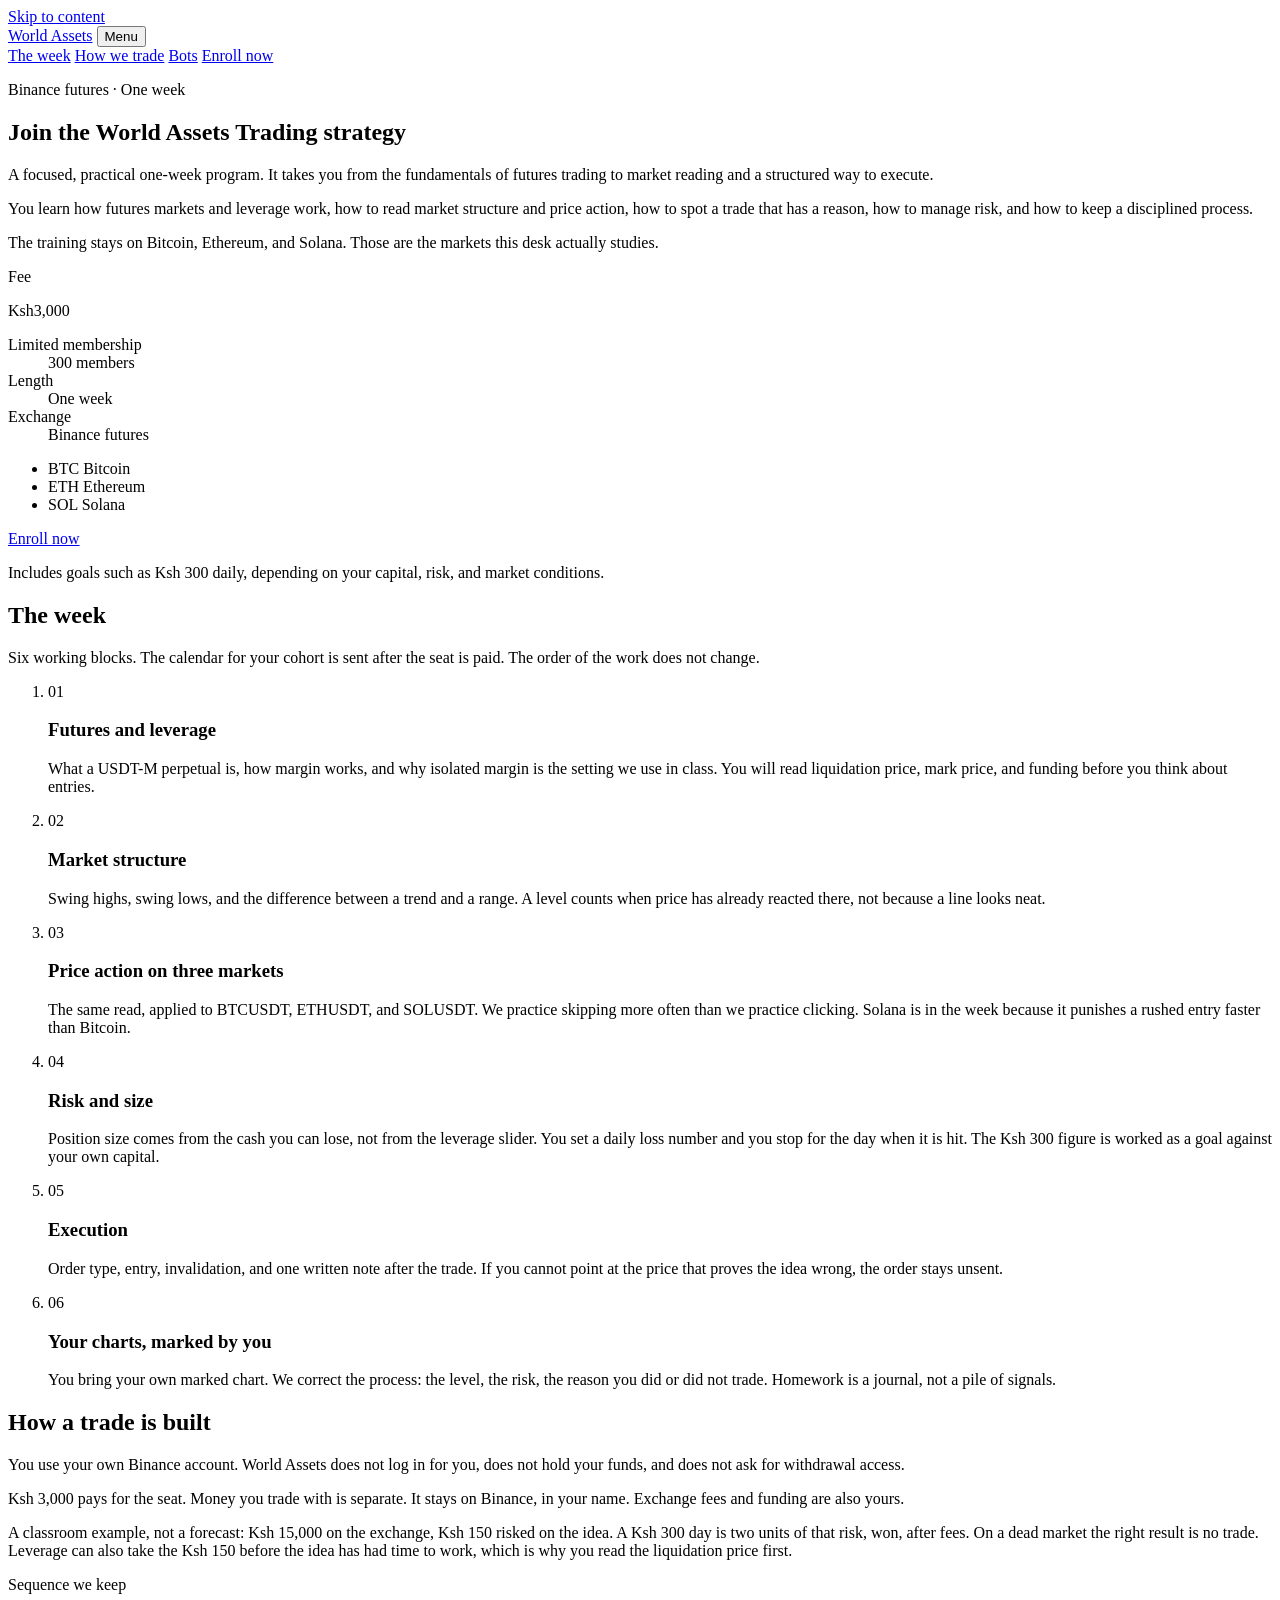
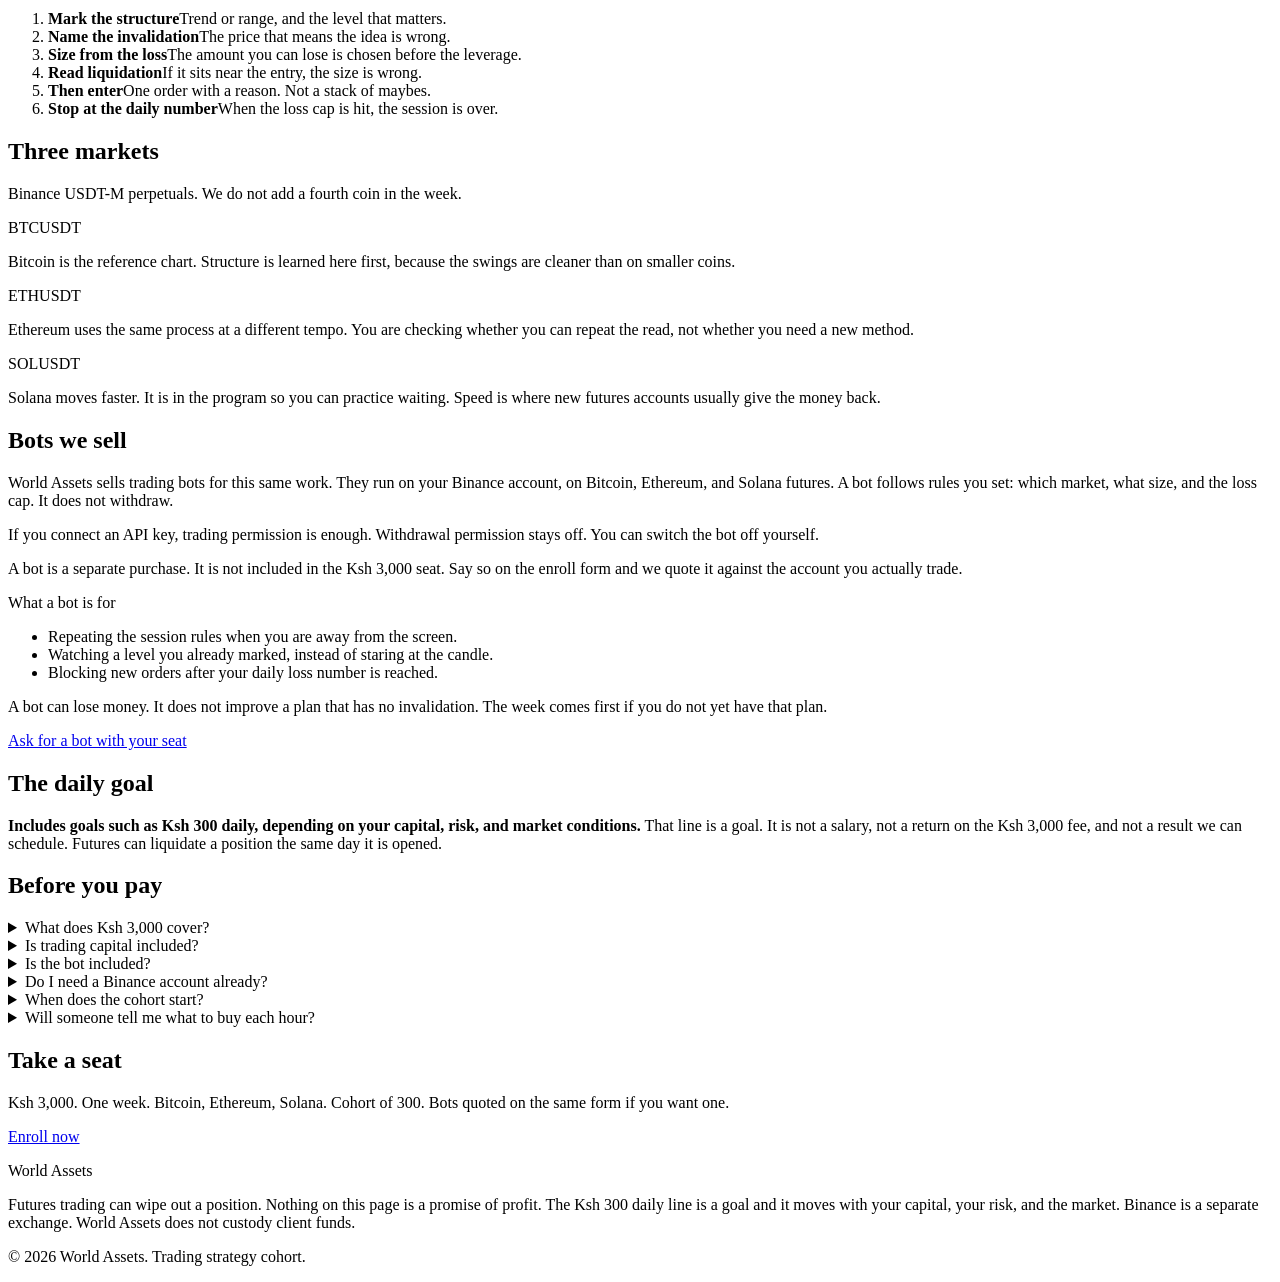
==== index.html @ 002a908e "Add files via upload" ====
<!DOCTYPE html>
<html lang="en">
<head>
  <meta charset="utf-8">
  <meta name="viewport" content="width=device-width, initial-scale=1">
  <title>World Assets Trading Strategy</title>
  <meta name="description" content="One-week Binance futures program from World Assets. Bitcoin, Ethereum, and Solana. Ksh 3,000. Cohort limited to 300 members.">
  <meta property="og:title" content="World Assets Trading Strategy">
  <meta property="og:description" content="A one-week Binance futures program. BTC, ETH, and SOL. Ksh 3,000. Cohort of 300.">
  <meta name="theme-color" content="#070a08">
  <link rel="preconnect" href="https://fonts.googleapis.com">
  <link rel="preconnect" href="https://fonts.gstatic.com" crossorigin>
  <link href="https://fonts.googleapis.com/css2?family=Barlow+Condensed:wght@500;600;700&family=IBM+Plex+Sans:wght@400;500;600&display=swap" rel="stylesheet">
  <link rel="stylesheet" href="css/site.css">
  <link rel="icon" href="data:image/svg+xml,%3Csvg xmlns='http://www.w3.org/2000/svg' viewBox='0 0 16 16'%3E%3Crect width='16' height='16' fill='%23070a08'/%3E%3Crect x='2' y='2' width='12' height='12' fill='none' stroke='%23c8ff3d' stroke-width='2'/%3E%3C/svg%3E">
</head>
<body>
  <a class="skip" href="#content">Skip to content</a>
  <header class="top">
    <div class="wrap">
      <a class="brand" href="index.html"><span class="mark" aria-hidden="true"></span> World Assets</a>
      <button class="nav-toggle" id="nav-toggle" type="button" aria-expanded="false" aria-controls="nav">Menu</button>
      <nav class="nav" id="nav" aria-label="Primary">
        <a href="#week">The week</a>
        <a href="#guide">How we trade</a>
        <a href="#bots">Bots</a>
        <a class="btn btn-small" href="enroll.html">Enroll now</a>
      </nav>
    </div>
  </header>

  <main id="content">
    <section class="hero" id="program">
      <div class="wrap hero-grid">
        <div>
          <p class="kicker">Binance futures · One week</p>
          <h1>
            <span class="h-small">Join the</span>
            <span class="h-brand">World Assets</span>
            <span class="h-brand">Trading strategy</span>
          </h1>
          <div class="lede">
            <p>A focused, practical one-week program. It takes you from the fundamentals of futures trading to market reading and a structured way to execute.</p>
            <p>You learn how futures markets and leverage work, how to read market structure and price action, how to spot a trade that has a reason, how to manage risk, and how to keep a disciplined process.</p>
            <p>The training stays on Bitcoin, Ethereum, and Solana. Those are the markets this desk actually studies.</p>
          </div>
        </div>

        <aside class="sheet" aria-label="Cohort details">
          <p class="spec-label">Fee</p>
          <p class="price"><span>Ksh</span>3,000</p>
          <dl class="spec">
            <div>
              <dt>Limited membership</dt>
              <dd>300 members</dd>
            </div>
            <div>
              <dt>Length</dt>
              <dd>One week</dd>
            </div>
            <div>
              <dt>Exchange</dt>
              <dd>Binance futures</dd>
            </div>
          </dl>
          <ul class="coins">
            <li><span class="coin">BTC</span> Bitcoin</li>
            <li><span class="coin">ETH</span> Ethereum</li>
            <li><span class="coin">SOL</span> Solana</li>
          </ul>
          <a class="btn btn-block" href="enroll.html">Enroll now</a>
          <p class="fine">Includes goals such as Ksh 300 daily, depending on your capital, risk, and market conditions.</p>
        </aside>
      </div>
    </section>

    <section class="section" id="week">
      <div class="wrap">
        <div class="section-head">
          <h2>The week</h2>
          <p class="lede">Six working blocks. The calendar for your cohort is sent after the seat is paid. The order of the work does not change.</p>
        </div>
        <ol class="days">
          <li>
            <div class="day-no">01</div>
            <div>
              <h3>Futures and leverage</h3>
              <p>What a USDT-M perpetual is, how margin works, and why isolated margin is the setting we use in class. You will read liquidation price, mark price, and funding before you think about entries.</p>
            </div>
          </li>
          <li>
            <div class="day-no">02</div>
            <div>
              <h3>Market structure</h3>
              <p>Swing highs, swing lows, and the difference between a trend and a range. A level counts when price has already reacted there, not because a line looks neat.</p>
            </div>
          </li>
          <li>
            <div class="day-no">03</div>
            <div>
              <h3>Price action on three markets</h3>
              <p>The same read, applied to BTCUSDT, ETHUSDT, and SOLUSDT. We practice skipping more often than we practice clicking. Solana is in the week because it punishes a rushed entry faster than Bitcoin.</p>
            </div>
          </li>
          <li>
            <div class="day-no">04</div>
            <div>
              <h3>Risk and size</h3>
              <p>Position size comes from the cash you can lose, not from the leverage slider. You set a daily loss number and you stop for the day when it is hit. The Ksh 300 figure is worked as a goal against your own capital.</p>
            </div>
          </li>
          <li>
            <div class="day-no">05</div>
            <div>
              <h3>Execution</h3>
              <p>Order type, entry, invalidation, and one written note after the trade. If you cannot point at the price that proves the idea wrong, the order stays unsent.</p>
            </div>
          </li>
          <li>
            <div class="day-no">06</div>
            <div>
              <h3>Your charts, marked by you</h3>
              <p>You bring your own marked chart. We correct the process: the level, the risk, the reason you did or did not trade. Homework is a journal, not a pile of signals.</p>
            </div>
          </li>
        </ol>
      </div>
    </section>

    <section class="section" id="guide">
      <div class="wrap split">
        <div>
          <div class="section-head">
            <h2>How a trade is built</h2>
          </div>
          <div class="prose">
            <p>You use your own Binance account. World Assets does not log in for you, does not hold your funds, and does not ask for withdrawal access.</p>
            <p>Ksh 3,000 pays for the seat. Money you trade with is separate. It stays on Binance, in your name. Exchange fees and funding are also yours.</p>
            <p>A classroom example, not a forecast: Ksh 15,000 on the exchange, Ksh 150 risked on the idea. A Ksh 300 day is two units of that risk, won, after fees. On a dead market the right result is no trade. Leverage can also take the Ksh 150 before the idea has had time to work, which is why you read the liquidation price first.</p>
          </div>
        </div>
        <aside class="sheet">
          <p class="spec-label">Sequence we keep</p>
          <ol class="rules">
            <li><strong>Mark the structure</strong><span>Trend or range, and the level that matters.</span></li>
            <li><strong>Name the invalidation</strong><span>The price that means the idea is wrong.</span></li>
            <li><strong>Size from the loss</strong><span>The amount you can lose is chosen before the leverage.</span></li>
            <li><strong>Read liquidation</strong><span>If it sits near the entry, the size is wrong.</span></li>
            <li><strong>Then enter</strong><span>One order with a reason. Not a stack of maybes.</span></li>
            <li><strong>Stop at the daily number</strong><span>When the loss cap is hit, the session is over.</span></li>
          </ol>
        </aside>
      </div>
    </section>

    <section class="section" id="markets">
      <div class="wrap">
        <div class="section-head">
          <h2>Three markets</h2>
          <p class="lede">Binance USDT-M perpetuals. We do not add a fourth coin in the week.</p>
        </div>
        <div class="markets">
          <article class="market">
            <div class="pair">BTCUSDT</div>
            <p>Bitcoin is the reference chart. Structure is learned here first, because the swings are cleaner than on smaller coins.</p>
          </article>
          <article class="market">
            <div class="pair">ETHUSDT</div>
            <p>Ethereum uses the same process at a different tempo. You are checking whether you can repeat the read, not whether you need a new method.</p>
          </article>
          <article class="market">
            <div class="pair">SOLUSDT</div>
            <p>Solana moves faster. It is in the program so you can practice waiting. Speed is where new futures accounts usually give the money back.</p>
          </article>
        </div>
      </div>
    </section>

    <section class="section" id="bots">
      <div class="wrap bots-layout">
        <div>
          <div class="section-head">
            <h2>Bots we sell</h2>
          </div>
          <div class="prose">
            <p>World Assets sells trading bots for this same work. They run on your Binance account, on Bitcoin, Ethereum, and Solana futures. A bot follows rules you set: which market, what size, and the loss cap. It does not withdraw.</p>
            <p>If you connect an API key, trading permission is enough. Withdrawal permission stays off. You can switch the bot off yourself.</p>
            <p>A bot is a separate purchase. It is not included in the Ksh 3,000 seat. Say so on the enroll form and we quote it against the account you actually trade.</p>
          </div>
        </div>
        <aside class="sheet">
          <p class="spec-label">What a bot is for</p>
          <ul class="tick">
            <li>Repeating the session rules when you are away from the screen.</li>
            <li>Watching a level you already marked, instead of staring at the candle.</li>
            <li>Blocking new orders after your daily loss number is reached.</li>
          </ul>
          <p class="fine">A bot can lose money. It does not improve a plan that has no invalidation. The week comes first if you do not yet have that plan.</p>
          <a class="btn btn-block stack-top" href="enroll.html">Ask for a bot with your seat</a>
        </aside>
      </div>
    </section>

    <section class="section" id="goal">
      <div class="wrap">
        <div class="section-head">
          <h2>The daily goal</h2>
        </div>
        <p class="note"><strong>Includes goals such as Ksh 300 daily, depending on your capital, risk, and market conditions.</strong> That line is a goal. It is not a salary, not a return on the Ksh 3,000 fee, and not a result we can schedule. Futures can liquidate a position the same day it is opened.</p>
      </div>
    </section>

    <section class="section faq" id="questions">
      <div class="wrap">
        <div class="section-head">
          <h2>Before you pay</h2>
        </div>
        <details>
          <summary>What does Ksh 3,000 cover?</summary>
          <p>The one-week seat: futures and leverage, structure, price action on Bitcoin, Ethereum, and Solana, risk, and execution. The cohort is capped at 300 members.</p>
        </details>
        <details>
          <summary>Is trading capital included?</summary>
          <p>No. The fee is tuition. The balance you trade stays on your own Binance account. You also pay Binance fees and funding.</p>
        </details>
        <details>
          <summary>Is the bot included?</summary>
          <p>No. Bots are sold separately. Tick the box on the enroll page if you want a price for one.</p>
        </details>
        <details>
          <summary>Do I need a Binance account already?</summary>
          <p>Yes. Your own login. We will not take the password, and we will not ask for an API key that can withdraw.</p>
        </details>
        <details>
          <summary>When does the cohort start?</summary>
          <p>Dates go out to paid seats. Paying the fee is how the seat is held. The work itself is the six blocks on this page.</p>
        </details>
        <details>
          <summary>Will someone tell me what to buy each hour?</summary>
          <p>No. You leave with a way to decide, and with a reason to stand aside. A message that only says “buy now” is not this program.</p>
        </details>
      </div>
    </section>

    <section class="section section-tight">
      <div class="wrap">
        <div class="sheet close">
          <div>
            <h2>Take a seat</h2>
            <p>Ksh 3,000. One week. Bitcoin, Ethereum, Solana. Cohort of 300. Bots quoted on the same form if you want one.</p>
          </div>
          <a class="btn" href="enroll.html">Enroll now</a>
        </div>
      </div>
    </section>
  </main>

  <footer class="foot">
    <div class="wrap">
      <p class="legal-title">World Assets</p>
      <p>Futures trading can wipe out a position. Nothing on this page is a promise of profit. The Ksh 300 daily line is a goal and it moves with your capital, your risk, and the market. Binance is a separate exchange. World Assets does not custody client funds.</p>
      <p>© <span id="year">2026</span> World Assets. Trading strategy cohort.</p>
    </div>
  </footer>
  <script src="js/site.js"></script>
</body>
</html>
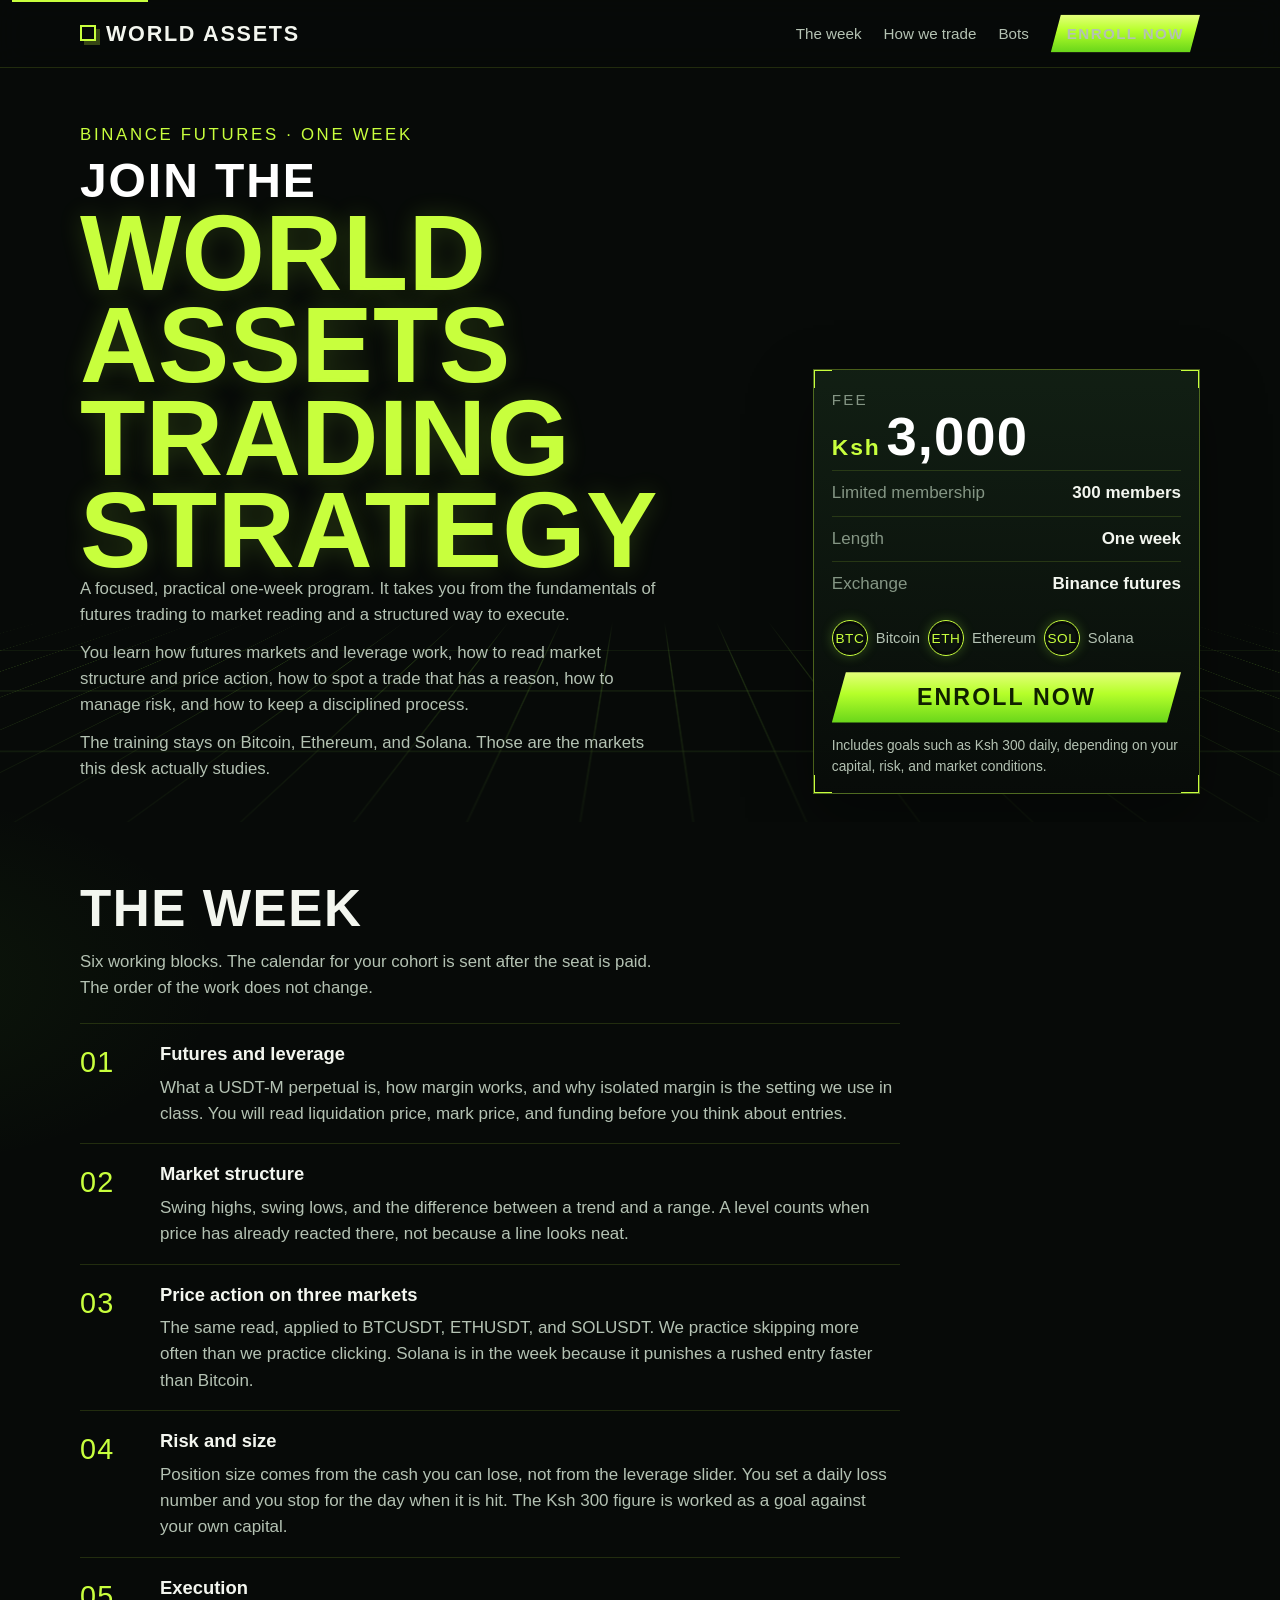
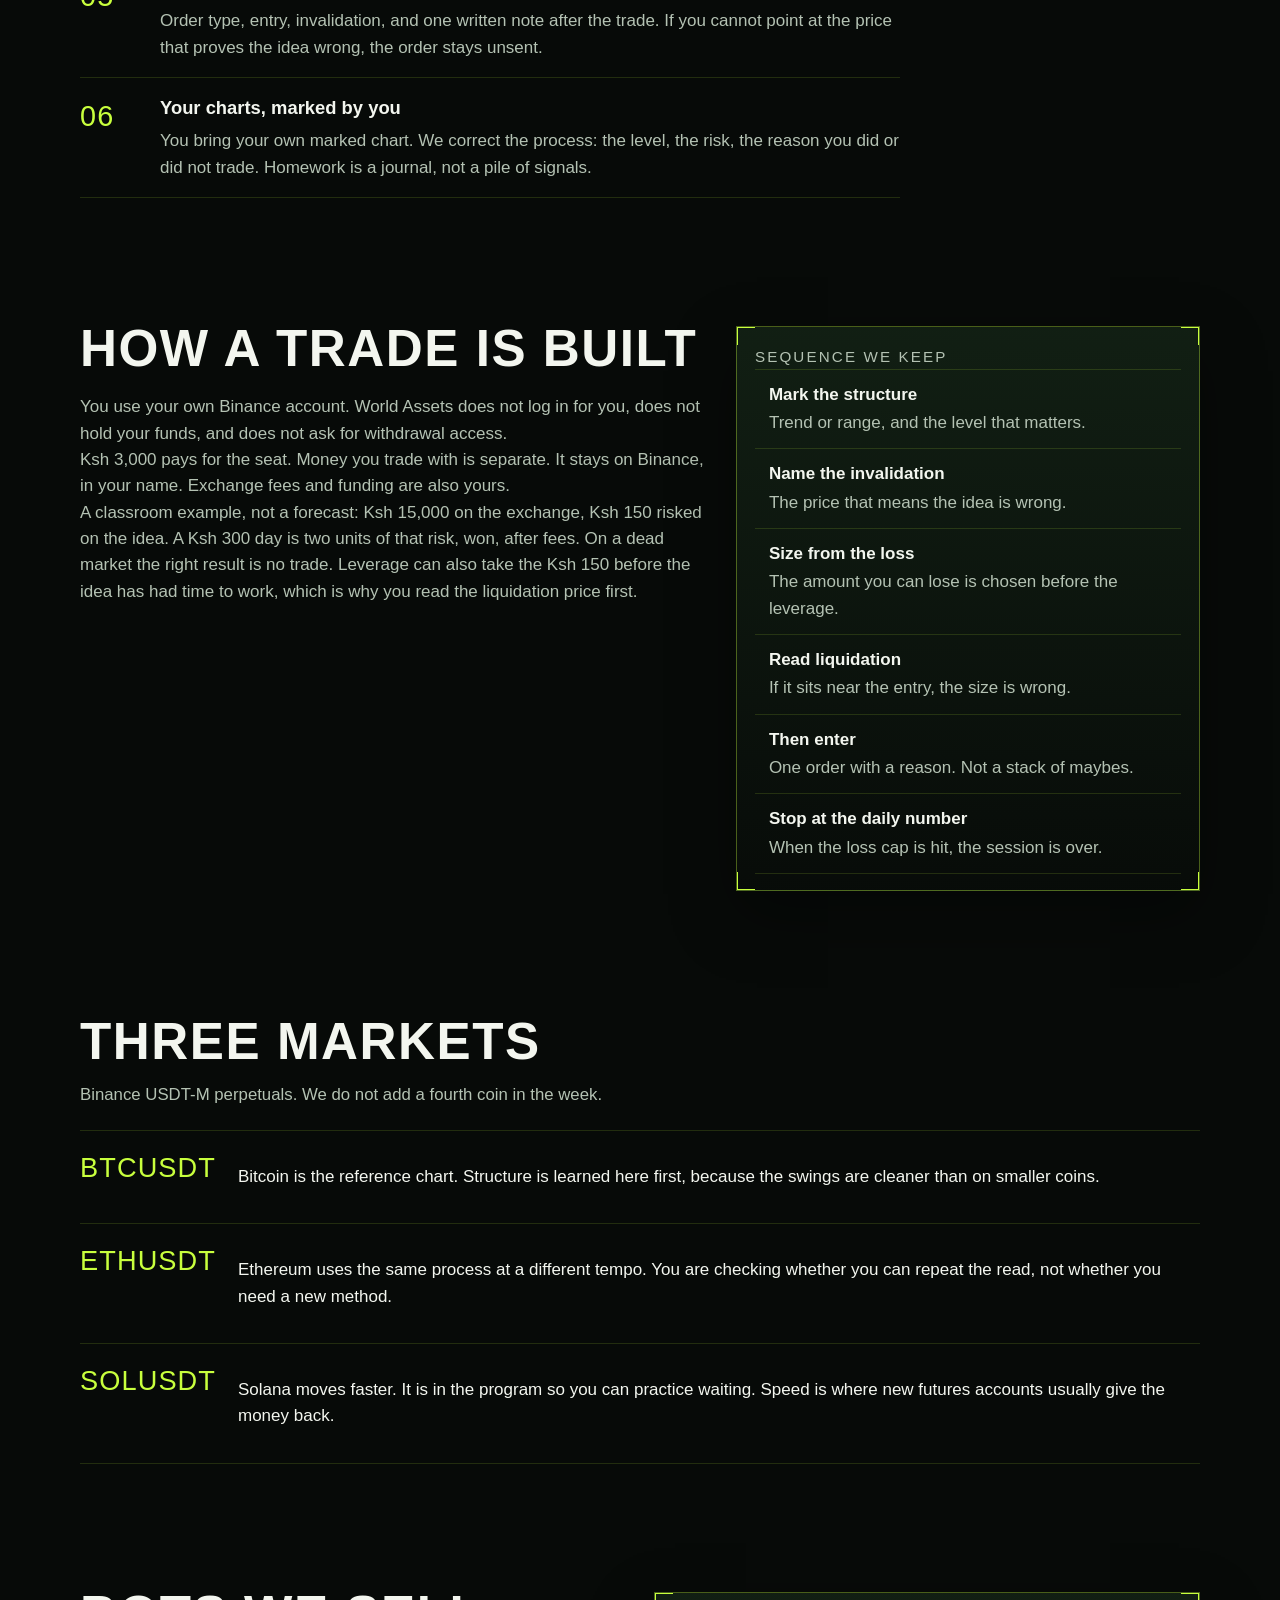
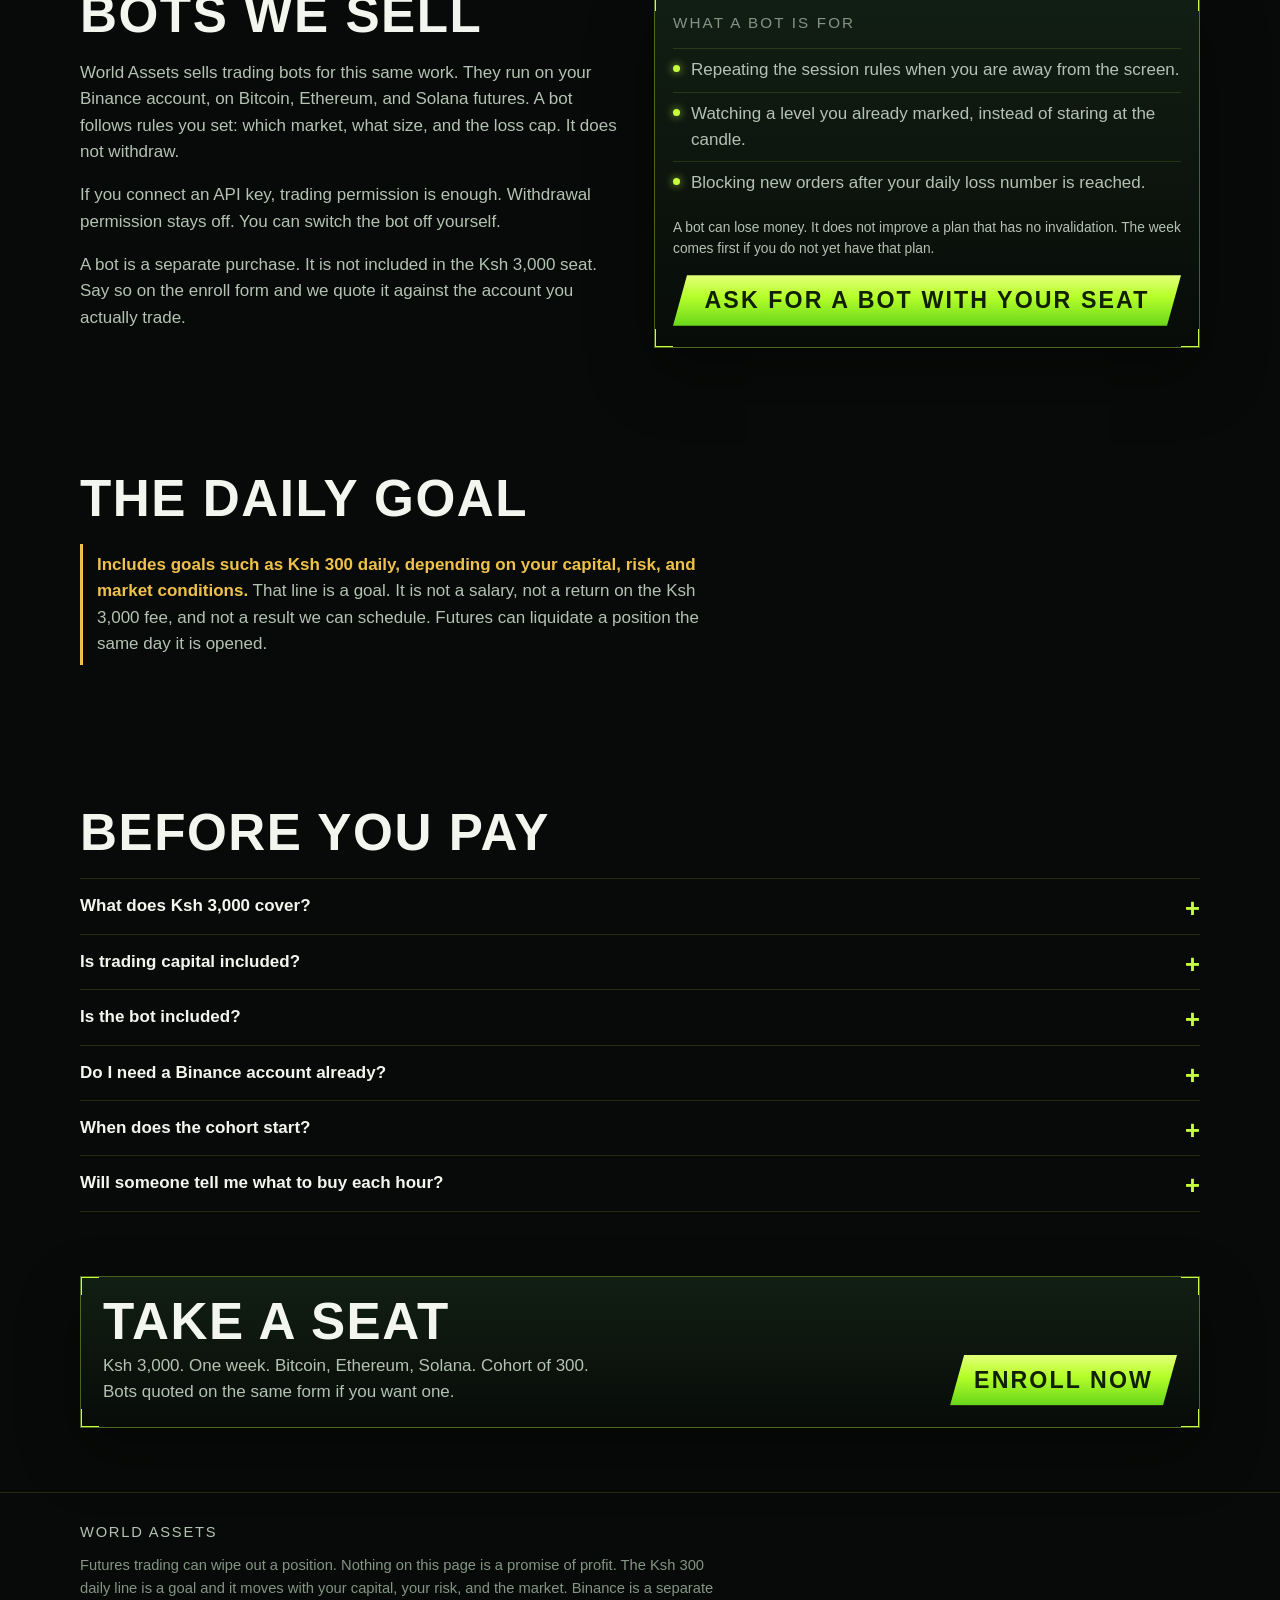
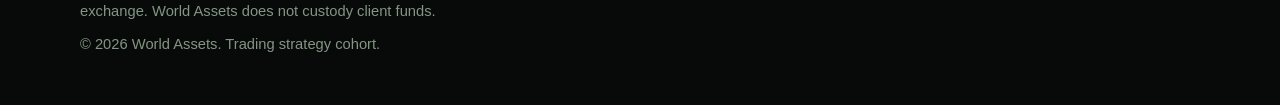
==== commit ef49d45d: "Add files via upload" ====
--- a/index.html
+++ b/index.html
@@ -12,6 +12,940 @@
   <link rel="preconnect" href="https://fonts.gstatic.com" crossorigin>
   <link href="https://fonts.googleapis.com/css2?family=Barlow+Condensed:wght@500;600;700&family=IBM+Plex+Sans:wght@400;500;600&display=swap" rel="stylesheet">
   <link rel="stylesheet" href="css/site.css">
+<!-- colors are included here so the page stays neon even if css/site.css is not found -->
+<style>
+:root {
+  --bg: #070a08;
+  --bg-raise: #101712;
+  --ink: #f3f6ef;
+  --muted: #b4c2b3;
+  --faint: #849584;
+  --lime: #c8ff3d;
+  --lime-2: #98f04a;
+  --line: rgba(200, 255, 61, 0.34);
+  --line-soft: rgba(200, 255, 61, 0.14);
+  --amber: #f0c14a;
+  --danger: #ffb0a4;
+  --shadow: 0 24px 60px rgba(0, 0, 0, 0.35);
+  --header: 68px;
+  --serif-stack: "IBM Plex Sans", "Segoe UI", sans-serif;
+  --display: "Barlow Condensed", "Arial Narrow", Impact, sans-serif;
+  color-scheme: dark;
+}
+
+*,
+*::before,
+*::after {
+  box-sizing: border-box;
+}
+
+html {
+  scroll-behavior: smooth;
+}
+
+body {
+  margin: 0;
+  min-height: 100vh;
+  background:
+    radial-gradient(900px 480px at 88% -10%, rgba(150, 255, 50, 0.14), transparent 55%),
+    radial-gradient(700px 380px at -10% 20%, rgba(80, 180, 40, 0.08), transparent 50%),
+    var(--bg);
+  color: var(--ink);
+  font-family: var(--serif-stack);
+  font-size: 17px;
+  line-height: 1.55;
+}
+
+img {
+  max-width: 100%;
+}
+
+a {
+  color: inherit;
+}
+
+button,
+input,
+select,
+textarea {
+  font: inherit;
+  color: inherit;
+}
+
+::selection {
+  background: var(--lime);
+  color: #102000;
+}
+
+.skip {
+  position: absolute;
+  left: 12px;
+  top: -40px;
+  background: var(--lime);
+  color: #102000;
+  padding: 8px 12px;
+  z-index: 20;
+}
+
+.skip:focus {
+  top: 12px;
+}
+
+.wrap {
+  width: min(1120px, calc(100% - 32px));
+  margin: 0 auto;
+}
+
+.top {
+  position: sticky;
+  top: 0;
+  z-index: 10;
+  height: var(--header);
+  display: flex;
+  align-items: center;
+  backdrop-filter: blur(14px);
+  background: rgba(7, 10, 8, 0.88);
+  border-bottom: 1px solid var(--line-soft);
+}
+
+.top .wrap {
+  display: flex;
+  align-items: center;
+  gap: 20px;
+}
+
+.brand {
+  display: inline-flex;
+  align-items: center;
+  gap: 10px;
+  text-decoration: none;
+  font-family: var(--display);
+  font-weight: 700;
+  letter-spacing: 0.08em;
+  text-transform: uppercase;
+  font-size: 1.35rem;
+}
+
+.mark {
+  width: 16px;
+  height: 16px;
+  border: 2px solid var(--lime);
+  box-shadow: 4px 4px 0 rgba(200, 255, 61, 0.25);
+}
+
+.nav {
+  display: flex;
+  align-items: center;
+  gap: 22px;
+  margin-left: auto;
+}
+
+.nav a {
+  text-decoration: none;
+  color: var(--muted);
+  font-size: 0.95rem;
+}
+
+.nav a:hover,
+.nav a[aria-current="page"] {
+  color: var(--ink);
+}
+
+.nav-toggle {
+  display: none;
+  margin-left: auto;
+  background: transparent;
+  border: 1px solid var(--line);
+  color: var(--ink);
+  padding: 8px 10px;
+  letter-spacing: 0.08em;
+  text-transform: uppercase;
+  font-family: var(--display);
+  font-size: 1.1rem;
+}
+
+.btn {
+  display: inline-flex;
+  align-items: center;
+  justify-content: center;
+  gap: 8px;
+  text-decoration: none;
+  background: linear-gradient(180deg, #e4ff7a 0%, #b6ff2a 42%, #69d61a 100%);
+  color: #102000;
+  font-family: var(--display);
+  font-weight: 700;
+  letter-spacing: 0.09em;
+  text-transform: uppercase;
+  border: 0;
+  cursor: pointer;
+  padding: 0.85rem 1.5rem;
+  font-size: 1.45rem;
+  line-height: 1;
+  clip-path: polygon(14px 0, 100% 0, calc(100% - 14px) 100%, 0 100%);
+  box-shadow: 0 0 0 1px rgba(210, 255, 90, 0.4), 0 10px 30px rgba(120, 220, 40, 0.18);
+}
+
+.btn:hover {
+  filter: brightness(1.05);
+}
+
+.btn:focus-visible,
+.nav a:focus-visible,
+.brand:focus-visible,
+.nav-toggle:focus-visible,
+summary:focus-visible {
+  outline: 2px solid #fff;
+  outline-offset: 3px;
+}
+
+.btn-small {
+  padding: 0.7rem 1rem;
+  font-size: 1.15rem;
+  clip-path: polygon(10px 0, 100% 0, calc(100% - 10px) 100%, 0 100%);
+}
+
+.btn-block {
+  width: 100%;
+}
+
+.hero {
+  position: relative;
+  padding: 54px 0 28px;
+  overflow: hidden;
+}
+
+.hero::after {
+  content: "";
+  position: absolute;
+  left: -5%;
+  right: -5%;
+  bottom: -40px;
+  height: 240px;
+  background-image:
+    linear-gradient(rgba(160, 255, 70, 0.16) 1px, transparent 1px),
+    linear-gradient(90deg, rgba(160, 255, 70, 0.16) 1px, transparent 1px);
+  background-size: 52px 52px;
+  transform: perspective(320px) rotateX(62deg);
+  transform-origin: center top;
+  mask-image: linear-gradient(transparent, #000 30%, transparent 95%);
+  pointer-events: none;
+}
+
+.hero-grid {
+  position: relative;
+  z-index: 1;
+  display: grid;
+  grid-template-columns: minmax(0, 1.35fr) minmax(260px, 0.75fr);
+  gap: 36px;
+  align-items: end;
+}
+
+.hero-grid > *,
+.pay-grid > *,
+.split > *,
+.bots-layout > * {
+  min-width: 0;
+}
+
+.kicker {
+  margin: 0 0 12px;
+  color: var(--lime);
+  font-family: var(--display);
+  letter-spacing: 0.16em;
+  text-transform: uppercase;
+  font-size: 1.05rem;
+}
+
+h1 {
+  margin: 0;
+  font-family: var(--display);
+  font-weight: 700;
+  text-transform: uppercase;
+  letter-spacing: 0.01em;
+  line-height: 0.86;
+}
+
+.h-small {
+  display: block;
+  color: #fff;
+  font-size: clamp(2rem, 4vw, 3rem);
+  letter-spacing: 0.04em;
+  margin-bottom: 6px;
+}
+
+.h-brand {
+  display: block;
+  color: var(--lime);
+  font-size: clamp(3.3rem, 8.4vw, 6.7rem);
+  text-shadow: 0 0 24px rgba(180, 255, 60, 0.18);
+}
+
+.lede,
+.prose p {
+  color: var(--muted);
+}
+
+.lede {
+  max-width: 62ch;
+  font-size: 1.05rem;
+}
+
+.lede p {
+  margin: 0 0 12px;
+}
+
+.sheet {
+  background:
+    linear-gradient(var(--lime), var(--lime)) 0 0 / 18px 1px no-repeat,
+    linear-gradient(var(--lime), var(--lime)) 0 0 / 1px 18px no-repeat,
+    linear-gradient(var(--lime), var(--lime)) 100% 0 / 18px 1px no-repeat,
+    linear-gradient(var(--lime), var(--lime)) 100% 0 / 1px 18px no-repeat,
+    linear-gradient(var(--lime), var(--lime)) 0 100% / 18px 1px no-repeat,
+    linear-gradient(var(--lime), var(--lime)) 0 100% / 1px 18px no-repeat,
+    linear-gradient(var(--lime), var(--lime)) 100% 100% / 18px 1px no-repeat,
+    linear-gradient(var(--lime), var(--lime)) 100% 100% / 1px 18px no-repeat,
+    linear-gradient(180deg, rgba(18, 32, 20, 0.96), rgba(8, 12, 9, 0.96));
+  border: 1px solid var(--line);
+  padding: 18px 18px 16px;
+  box-shadow: var(--shadow);
+}
+
+.spec-label {
+  margin: 0;
+  color: var(--faint);
+  font-family: var(--display);
+  letter-spacing: 0.14em;
+  text-transform: uppercase;
+  font-size: 0.95rem;
+}
+
+.price {
+  margin: 2px 0 8px;
+  font-family: var(--display);
+  font-weight: 700;
+  font-size: 3.4rem;
+  letter-spacing: 0.02em;
+  line-height: 0.9;
+  color: #fff;
+}
+
+
+.spec {
+  margin: 0;
+}
+
+.spec div {
+  display: grid;
+  grid-template-columns: 1fr auto;
+  gap: 12px;
+  padding: 9px 0;
+  border-top: 1px solid var(--line-soft);
+}
+
+.spec dt {
+  color: var(--faint);
+}
+
+.spec dd {
+  margin: 0;
+  text-align: right;
+  font-weight: 600;
+}
+
+.coins {
+  display: flex;
+  gap: 8px;
+  list-style: none;
+  padding: 0;
+  margin: 14px 0 16px;
+}
+
+.coins li {
+  display: flex;
+  align-items: center;
+  gap: 8px;
+  color: var(--muted);
+  font-size: 0.92rem;
+}
+
+.coin {
+  width: 36px;
+  height: 36px;
+  border-radius: 50%;
+  display: grid;
+  place-items: center;
+  border: 1px solid var(--lime);
+  box-shadow: inset 0 0 0 3px rgba(7, 10, 8, 1), 0 0 12px rgba(160, 255, 60, 0.25);
+  color: var(--lime);
+  font-family: var(--display);
+  font-size: 0.85rem;
+  letter-spacing: 0.04em;
+}
+
+.fine {
+  margin: 12px 0 0;
+  color: var(--muted);
+  font-size: 0.86rem;
+}
+
+.section {
+  padding: 64px 0;
+  scroll-margin-top: calc(var(--header) + 12px);
+}
+
+.section-head {
+  margin-bottom: 22px;
+  max-width: 68ch;
+}
+
+h2 {
+  margin: 0;
+  font-family: var(--display);
+  font-size: clamp(2.2rem, 4vw, 3.2rem);
+  text-transform: uppercase;
+  letter-spacing: 0.03em;
+  line-height: 0.9;
+  font-weight: 700;
+}
+
+h3 {
+  margin: 0 0 6px;
+  font-size: 1.15rem;
+  font-weight: 600;
+}
+
+.days {
+  list-style: none;
+  margin: 0;
+  padding: 0;
+  max-width: 820px;
+}
+
+.days li {
+  display: grid;
+  grid-template-columns: 72px 1fr;
+  gap: 8px;
+  padding: 16px 0;
+  border-top: 1px solid var(--line-soft);
+}
+
+.days li:last-child {
+  border-bottom: 1px solid var(--line-soft);
+}
+
+.day-no {
+  font-family: var(--display);
+  color: var(--lime);
+  font-size: 1.8rem;
+  letter-spacing: 0.04em;
+}
+
+.days p,
+.split p,
+.bots p,
+.faq p {
+  margin: 0;
+  color: var(--muted);
+}
+
+.split {
+  display: grid;
+  grid-template-columns: 1.15fr 0.85fr;
+  gap: 28px;
+  align-items: start;
+}
+
+.rules {
+  margin: 0;
+  padding: 0;
+  list-style: none;
+}
+
+.rules li {
+  padding: 12px 0 12px 14px;
+  border-top: 1px solid var(--line-soft);
+  color: var(--ink);
+}
+
+.rules li:last-child {
+  border-bottom: 1px solid var(--line-soft);
+}
+
+.rules strong {
+  display: block;
+  font-weight: 600;
+}
+
+.rules span {
+  display: block;
+  color: var(--muted);
+  margin-top: 2px;
+}
+
+.markets {
+  display: grid;
+  gap: 0;
+}
+
+.market {
+  display: grid;
+  grid-template-columns: 140px 1fr;
+  gap: 18px;
+  padding: 16px 0;
+  border-top: 1px solid var(--line-soft);
+}
+
+.market:last-child {
+  border-bottom: 1px solid var(--line-soft);
+}
+
+.pair {
+  font-family: var(--display);
+  font-size: 1.7rem;
+  letter-spacing: 0.04em;
+  color: var(--lime);
+}
+
+.note {
+  border-left: 3px solid var(--amber);
+  padding: 8px 0 8px 14px;
+  color: var(--muted);
+  max-width: 70ch;
+}
+
+.note strong {
+  color: var(--amber);
+  font-weight: 600;
+}
+
+.bots-layout {
+  display: grid;
+  grid-template-columns: 1fr 1fr;
+  gap: 28px;
+}
+
+.tick {
+  margin: 14px 0 0;
+  padding: 0;
+  list-style: none;
+}
+
+.tick li {
+  position: relative;
+  padding: 8px 0 8px 18px;
+  color: var(--muted);
+  border-top: 1px solid var(--line-soft);
+}
+
+.tick li::before {
+  content: "";
+  width: 7px;
+  height: 7px;
+  border-radius: 50%;
+  background: var(--lime);
+  position: absolute;
+  left: 0;
+  top: 16px;
+  box-shadow: 0 0 8px rgba(200, 255, 61, 0.8);
+}
+
+.faq details {
+  border-top: 1px solid var(--line-soft);
+}
+
+.faq details:last-child {
+  border-bottom: 1px solid var(--line-soft);
+}
+
+.faq summary {
+  cursor: pointer;
+  padding: 14px 28px 14px 0;
+  font-weight: 600;
+  list-style: none;
+  position: relative;
+}
+
+.faq summary::-webkit-details-marker {
+  display: none;
+}
+
+.faq summary::after {
+  content: "+";
+  position: absolute;
+  right: 0;
+  top: 10px;
+  color: var(--lime);
+  font-family: var(--display);
+  font-size: 1.6rem;
+}
+
+.faq details[open] summary::after {
+  content: "–";
+}
+
+.faq details p {
+  padding: 0 0 14px;
+  max-width: 68ch;
+}
+
+.close {
+  display: flex;
+  justify-content: space-between;
+  gap: 24px;
+  align-items: end;
+  padding: 22px;
+}
+
+.close p {
+  margin: 8px 0 0;
+  color: var(--muted);
+  max-width: 52ch;
+}
+
+.foot {
+  border-top: 1px solid var(--line-soft);
+  padding: 28px 0 40px;
+  color: var(--faint);
+  font-size: 0.92rem;
+}
+
+.foot p {
+  margin: 0 0 10px;
+  max-width: 78ch;
+}
+
+.legal-title {
+  color: var(--muted);
+  font-family: var(--display);
+  letter-spacing: 0.12em;
+  text-transform: uppercase;
+  margin-bottom: 8px;
+}
+
+.checkout {
+  padding: 36px 0 64px;
+}
+
+.checkout h1 {
+  font-size: clamp(3rem, 7vw, 5.2rem);
+  color: var(--lime);
+  line-height: 0.88;
+  margin-bottom: 8px;
+}
+
+.page-lead {
+  margin: 0 0 22px;
+  color: var(--muted);
+  max-width: 62ch;
+}
+
+.pay-grid {
+  display: grid;
+  grid-template-columns: 0.9fr 1.1fr;
+  gap: 22px;
+  align-items: start;
+}
+
+.pay-kicker {
+  margin: 0 0 8px;
+  font-family: var(--display);
+  letter-spacing: 0.14em;
+  text-transform: uppercase;
+  color: var(--lime);
+}
+
+.amount {
+  font-family: var(--display);
+  font-size: 4rem;
+  line-height: 0.85;
+  margin: 0 0 8px;
+}
+
+.amount span,
+.price span {
+  color: var(--lime);
+  font-size: 0.42em;
+  letter-spacing: 0.08em;
+  margin-right: 6px;
+}
+
+.stack-top {
+  margin-top: 16px;
+}
+
+.section-tight {
+  padding-top: 0;
+}
+
+.rows {
+  margin: 12px 0;
+}
+
+.rows div {
+  display: flex;
+  justify-content: space-between;
+  gap: 16px;
+  padding: 8px 0;
+  border-top: 1px solid var(--line-soft);
+}
+
+.rows dt {
+  color: var(--faint);
+}
+
+.rows dd {
+  margin: 0;
+  text-align: right;
+  font-weight: 600;
+}
+
+.steps {
+  margin: 8px 0 0;
+  padding: 0;
+  list-style: none;
+  counter-reset: step;
+}
+
+.steps li {
+  counter-increment: step;
+  display: grid;
+  grid-template-columns: 28px 1fr;
+  gap: 8px;
+  padding: 8px 0;
+  color: var(--muted);
+}
+
+.steps li::before {
+  content: counter(step, decimal-leading-zero);
+  color: var(--lime);
+  font-family: var(--display);
+  font-size: 1.15rem;
+}
+
+.pay-dest.is-wait {
+  margin-top: 12px;
+  padding-top: 10px;
+  border-top: 1px solid var(--line-soft);
+  color: var(--amber);
+}
+
+.pay-number {
+  margin: 10px 0 0;
+  font-family: var(--display);
+  font-size: 2.4rem;
+  letter-spacing: 0.04em;
+  color: #fff;
+  line-height: 1;
+}
+
+.form-row {
+  display: grid;
+  gap: 6px;
+  margin-bottom: 14px;
+}
+
+label {
+  font-size: 0.92rem;
+  color: var(--muted);
+}
+
+input[type="text"],
+input[type="tel"],
+input[type="email"] {
+  width: 100%;
+  background: #0b110d;
+  border: 1px solid var(--line);
+  padding: 12px 12px;
+  border-radius: 0;
+}
+
+input:focus-visible {
+  outline: 2px solid var(--lime);
+  outline-offset: 1px;
+}
+
+.checks {
+  display: grid;
+  gap: 10px;
+  margin: 8px 0 16px;
+}
+
+.checks label {
+  display: flex;
+  gap: 10px;
+  align-items: flex-start;
+  color: var(--ink);
+}
+
+.checks input {
+  margin-top: 4px;
+  accent-color: #8dff2a;
+}
+
+.error {
+  color: var(--danger);
+  font-size: 0.88rem;
+  margin: 0;
+}
+
+.form-note {
+  color: var(--faint);
+  font-size: 0.88rem;
+  margin: 0 0 14px;
+}
+
+.list-status.is-sent {
+  color: var(--lime);
+}
+
+.list-status.is-wait {
+  color: var(--amber);
+}
+
+.receipt {
+  margin-top: 16px;
+}
+
+.receipt h2 {
+  font-size: 2.4rem;
+}
+
+.receipt pre {
+  white-space: pre-wrap;
+  font-family: "IBM Plex Sans", "Segoe UI", sans-serif;
+  font-size: 0.98rem;
+  line-height: 1.5;
+  color: var(--ink);
+  margin: 12px 0;
+}
+
+.receipt-actions {
+  display: flex;
+  flex-wrap: wrap;
+  gap: 10px;
+}
+
+.linkish {
+  background: transparent;
+  color: var(--lime);
+  border: 1px solid var(--line);
+  padding: 0.75rem 1rem;
+  font-family: var(--display);
+  letter-spacing: 0.08em;
+  text-transform: uppercase;
+  cursor: pointer;
+  text-decoration: none;
+}
+
+.noscript {
+  background: #21180a;
+  color: var(--amber);
+  padding: 10px 12px;
+}
+
+@media (max-width: 860px) {
+  .top {
+    height: auto;
+  }
+
+  .top .wrap {
+    flex-wrap: wrap;
+    min-height: var(--header);
+    padding-top: 10px;
+    padding-bottom: 10px;
+  }
+
+  .nav-toggle {
+    display: inline-flex;
+  }
+
+  .nav {
+    display: none;
+    position: static;
+    width: 100%;
+    background: transparent;
+    border: 0;
+    flex-direction: column;
+    align-items: flex-start;
+    padding: 8px 0 4px;
+    gap: 12px;
+  }
+
+  .nav.is-open {
+    display: flex;
+  }
+
+  .hero-grid,
+  .split,
+  .bots-layout,
+  .pay-grid,
+  .close {
+    grid-template-columns: 1fr;
+  }
+
+  .market {
+    grid-template-columns: 1fr;
+    gap: 4px;
+  }
+
+  .close .btn {
+    width: 100%;
+  }
+
+  .hero {
+    padding-top: 32px;
+  }
+}
+
+@media (max-width: 520px) {
+  .days li {
+    grid-template-columns: 48px 1fr;
+  }
+
+  .price,
+  .amount {
+    font-size: 3rem;
+  }
+
+  .h-brand {
+    font-size: clamp(2.45rem, 11vw, 3.5rem);
+  }
+
+  .coins {
+    flex-wrap: wrap;
+  }
+}
+
+@media (prefers-reduced-motion: reduce) {
+  html {
+    scroll-behavior: auto;
+  }
+
+  .btn:hover {
+    filter: none;
+  }
+}
+
+@media print {
+  .top,
+  .foot,
+  .noprint,
+  .hero::after {
+    display: none !important;
+  }
+
+  body {
+    background: #fff;
+    color: #111;
+  }
+
+  .sheet {
+    box-shadow: none;
+    color: #111;
+  }
+}
+
+</style>
   <link rel="icon" href="data:image/svg+xml,%3Csvg xmlns='http://www.w3.org/2000/svg' viewBox='0 0 16 16'%3E%3Crect width='16' height='16' fill='%23070a08'/%3E%3Crect x='2' y='2' width='12' height='12' fill='none' stroke='%23c8ff3d' stroke-width='2'/%3E%3C/svg%3E">
 </head>
 <body>
